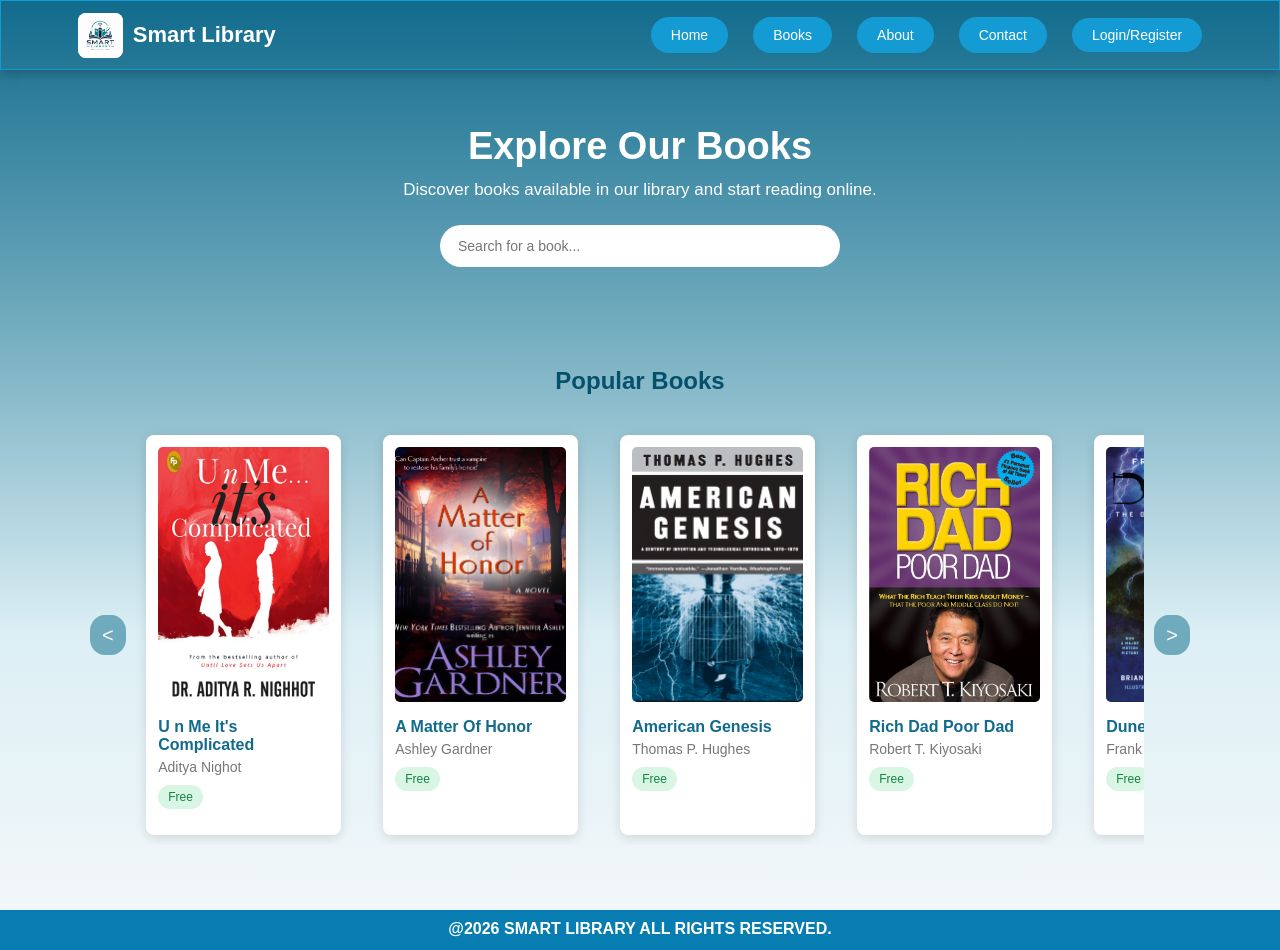
==== fbooks.html @ ddd8ebee "Initial Commit" ====
<!DOCTYPE html>
<html>

<head>

    <meta charset="UTF-8">

    <meta name="viewport" content="width=device-width, initial-scale=1.0">

    <title>Smart Library - Books</title>

    <link rel="stylesheet" href="CSS/fbooks.css">

</head>


<body>

    <!-- Header -->

  <header>

    <div class="logo">
        <img src="IMG/lib_bg.jpg.jpeg" alt="Smart Library Logo">
        <h1>Smart Library</h1>
    </div>

    <nav>
        <a href="#">Home</a>
        <a href="books.html">Books</a>
        <a href="#">About</a>
        <a href="#">Contact</a>
        <a href="index.html" class="login">Login/Register</a>
    </nav>

</header>


    <!-- Welcome Section -->

    <section class="welcome">

        <h2>Explore Our Books</h2>

        <p>
            Discover books available in our library
            and start reading online.
        </p>

        <input type="text" placeholder="Search for a book...">

    </section>


    <!-- Books Section -->

    <section class="books">

        <h2>Popular Books</h2>

        <div class="book-section">

        <button class="scroll-btn" onclick="scrollb(-1)"><</button>


            <div class="book-container" id="book-container">

            


            <!-- Book 1 -->

            <div class="book">

                <a href="https://drive.google.com/file/d/1abQvH806YD4Q5Qf8VGmGeX3IYae56Y_p/view?usp=drive_link" target="_blank">

                    <img
                        src="IMG/b2.jpg"
                        alt="U_n_Melts_Complicated"
                    >

                </a>

                <h3>U n Me It's Complicated</h3>

                <p>Aditya Nighot</p>

                <span>Free</span>

            </div>


            <!-- Book 2 -->

            <div class="book">

                <a href="https://drive.google.com/file/d/1QdJmqtXIe8YSA2-x2SYB7mfricxGm0K0/view?usp=drive_link" target="_blank">

                    <img
                        src="IMG/b3.jpg"
                        alt="A_Matter_of_Honor"
                    >

                </a>

                <h3>A Matter Of Honor</h3>

                <p>Ashley Gardner</p>

                <span>Free</span>

            </div>


            <!-- Book 3 -->

            <div class="book">

                <a href="https://drive.google.com/file/d/1UNDjgSlJgE_G6b6iBCaayHZ6T2a5CS_-/view?usp=drive_link" target="_blank">

                    <img
                        src="IMG/b5.jpg"
                        alt="American Genesis"
                    >

                </a>

                <h3>American Genesis</h3>

                <p>Thomas P. Hughes</p>

                <span>Free</span>

            </div>

            <!-- Book 4 -->

            <div class="book">

                <a href="https://drive.google.com/file/d/1yFq-EzMZBhi-AF9OuDqzbPnn7NNwM7ZP/view?usp=drive_link" target="_blank">

                    <img
                        src="IMG/b1.jpeg"
                        alt="Rich Dad Poor Dad"
                    >

                </a>

                <h3>Rich Dad Poor Dad</h3>

                <p>Robert T. Kiyosaki</p>

                <span>Free</span>

            </div>

            <!-- Book 5 -->

            <div class="book">

                <a href="https://drive.google.com/file/d/1qpCGOKs64GNp7BmQS8gOEztJjnMYYktD/view?usp=drive_link" target="_blank">

                    <img src="IMG/b4.jpg" alt="Dune">

                </a>

                <h3>Dune</h3>

                <p>Frank Herbert</p>

                <span>Free</span>

            </div>

            <!-- Book 5 -->

            <div class="book">

                <a href="https://drive.google.com/file/d/1EyE6LzedNPZAo8TyLGq6ezRR-C4hcS3O/view?usp=drive_link" target="_blank">

                    <img src="IMG/b6.jpeg" alt="Dune">

                </a>

                <h3>No Coins, Please</h3>

                <p>Gordon Korman</p>

                <span>Free</span>

            </div>


        </div>
         <button class="scroll-btn" onclick="scrollb(1)">></button>
    </div>

    </section>
<footer class="foot">
    <h4>@2026 SMART LIBRARY ALL RIGHTS RESERVED.</h4>
</footer>
<script src="JS/script.js"></script>
</body>

</html>
---- CSS/fbooks.css ----
* {
    margin: 0;
    padding: 0;
    box-sizing: border-box;
    scroll-behavior: smooth;
}

body {
    margin: 0;

    position: relative;

    font-family: Arial, sans-serif;

    color: #333;

    height:auto;

    background:linear-gradient(
        #116b8c,
        #6faabd,
        #dceff5,
        #f5f8fa
    );
}


/* Header */

    header {
        height: 70px;
        display: contents;
        position:sticky;
        padding: 0 6%;
        border:solid 1px;
        border-color:#159bd3;
        box-shadow: 0 3px 12px rgba(0, 0, 0, 0.25);
        display: flex;
        align-items: center;
        justify-content: space-between;

        /*background: rgba(17, 107, 140, 0.85);*/
        background: transparent;
        color: white;
    }


    /* Logo */

    .logo {
        display: flex;
        align-items: center;

        gap: 10px;
    }

    .logo img {
        width: 45px;
        height: 45px;

        object-fit: contain;

        background: white;

        border-radius: 8px;
    }

    .logo h1 {
        font-size: 22px;
    }


    /* Navigation */

    nav {
        display: flex;
        align-items: center;
        border-color:black;
        gap: 25px;
    }

    nav a {
        color:white;

        text-decoration: none;

        font-size: 14px;
    }

    nav a:hover {
        color: white;
        background: #087db2;
    }


    /* Login button */

    nav .login {
        background: #159bd3;

        padding: 9px 20px;

        border-radius: 20px;
    }

    nav .login:hover {
        color: white;

        background: #087db2;
    }
header h1 {
    font-size: 25px;

}

header a {
    color: white;
    text-decoration: none;

    background: #159bd3;

    padding: 10px 20px;

    border-radius: 20px;
}

/* Welcome */

.welcome {
    text-align: center;

    padding: 55px 20px;

    color: white;
}

.welcome h2 {
    font-size: 38px;

    margin-bottom: 12px;
}

.welcome p {
    font-size: 17px;

    margin-bottom: 25px;
}

.welcome input {
    width: 400px;

    padding: 13px 18px;

    border: none;

    border-radius: 25px;

    outline: none;

    font-size: 14px;

    transition: 0.83s;
}

.welcome input:hover{

    width: 450px;
    padding: 15px 20px;
    border-radius: 25px;
    font-size: 18px; 
    transform: scale(0.99);
}


/* Books */

.books {
    padding: 45px 7%;
    background: transparent;
    align-items: center;
    width: 100%;

}

.books > h2 {
    text-align: center;

    color: #05506b;

    margin-bottom: 30px;
}


/* Book Container */

.book-section{
    display: flex;
    align-items: center;
    gap: 10px;
    width: 100%;
}

.scroll-btn{
    align-self: center;
    text-align: center;
    background:#6faabd;
    color: white;
    width: 40px;
    height: 40px;
    border-radius: 40%;
    cursor: pointer;
    font-size: 20px;    
    border: none;
    flex-wrap: wrap;
    z-index: 1;
}

.scroll-btn:hover{
    background:#087db2;
}

.book-container {
    display: flex;
    width: 100%;
    overflow-x: auto;
    scrollbar-width: none;
    scroll-behavior: smooth;
    gap: 35px;
    padding: 10px;
    flex-wrap:nowrap;
    gap: 42px;
}


/* Individual Book */

.book {
    width: 300px;

    height: 400px;

    background: white;

    padding: 12px;

    border-radius: 8px;

    box-shadow: 0 3px 12px rgba(0, 0, 0, 0.12);

    transition: 0.3s;

    flex: 0 0 195px;
}

.book:hover {
    transform: scale(1.04);
}


/* Book Cover */

.book img {
    width: 100%;

    height: 255px;

    object-fit: cover;

    border-radius: 5px;

    cursor: pointer;
}


/* Book Information */

.book h3 {
    color: #116b8c;

    font-size: 16px;

    margin-top: 12px;
}

.book p {
    color: #777;

    font-size: 14px;

    margin: 5px 0 10px;
}


/* Availability */

.book span {
    display: inline-block;

    padding: 5px 10px;

    border-radius: 15px;

    background: #d9f5e3;

    color: #168443;

    font-size: 12px;
}

.foot{
    position:sticky;
    height: 40px;
    margin-bottom: auto;
    margin-top: 20px;
    text-align: center;
    background-color:#087db2;
    color: white;
    align-items: center;
    text-align: center;
    
}

.foot h4{
    text-align: center;
    padding: 10px;
}

/* Mobile */

@media (max-width: 600px) {

    .welcome h2 {
        font-size: 30px;
    }

    .welcome input {
        width: 90%;
    }

    .book {
        width: 160px;
    }

    .book img {
        height: 220px;
    }
}
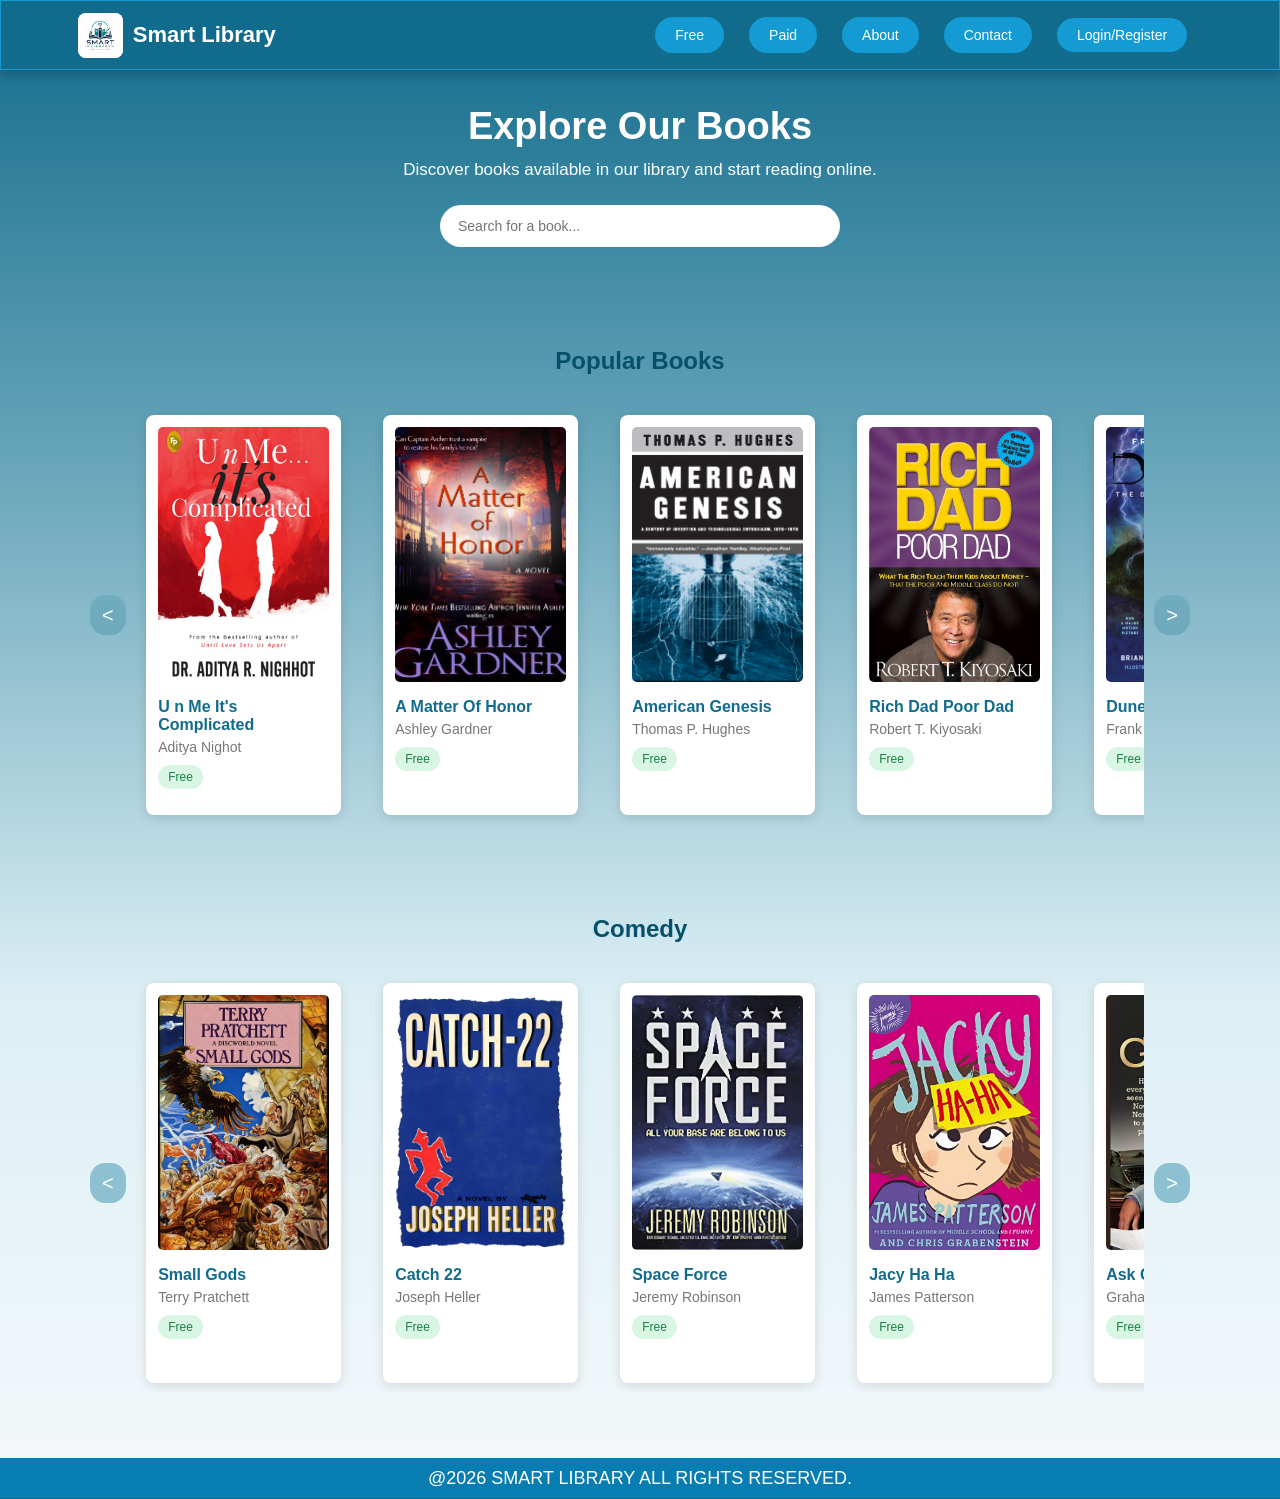
==== commit c4c9c7ac: "New Page Added" ====
--- a/fbooks.html
+++ b/fbooks.html
@@ -26,10 +26,10 @@
     </div>
 
     <nav>
-        <a href="#">Home</a>
-        <a href="books.html">Books</a>
-        <a href="#">About</a>
-        <a href="#">Contact</a>
+        <a href="fbooks.html">Free</a>
+        <a href="pbooks.html">Paid</a>
+        <a href="about.html">About</a>
+        <a href="contact.html">Contact</a>
         <a href="index.html" class="login">Login/Register</a>
     </nav>
 
@@ -54,16 +54,16 @@
 
     <!-- Books Section -->
 
-    <section class="books">
+    <section class="books1">
 
         <h2>Popular Books</h2>
 
-        <div class="book-section">
-
-        <button class="scroll-btn" onclick="scrollb(-1)"><</button>
-
-
-            <div class="book-container" id="book-container">
+        <div class="book-section1">
+
+        <button class="scroll-btn1" onclick="scrollb1(-1)"><</button>
+
+
+            <div class="book-container1" id="book-container1">
 
             
 
@@ -192,9 +192,166 @@
 
 
         </div>
-         <button class="scroll-btn" onclick="scrollb(1)">></button>
+         <button class="scroll-btn1" onclick="scrollb1(1)">></button>
     </div>
-
+</section>
+        <section class="books2">
+
+         <h2>Comedy</h2>
+
+        <div class="book-section2">
+
+        <button class="scroll-btn2" onclick="scrollb2(-1)"><</button>
+
+
+            <div class="book-container2" id="book-container2">
+
+            
+
+
+            <!-- Book 7 -->
+
+            <div class="book">
+
+                <a href="https://drive.google.com/file/d/1w9UjXcME649LLleYi_3zGmsSVW6BJG4_/view?usp=drive_link" target="_blank">
+
+                    <img
+                        src="IMG/b7.jpeg"
+                        alt="Small_Gods"
+                    >
+
+                </a>
+
+                <h3>Small Gods</h3>
+
+                <p>Terry Pratchett</p>
+
+                <span>Free</span>
+
+            </div>
+
+
+            <!-- Book 8 -->
+
+            <div class="book">
+
+                <a href="https://drive.google.com/file/d/1k-7lzvYhHBINXKEVAChxn4CRYdZVmeJb/view?usp=drive_link" target="_blank">
+
+                    <img
+                        src="IMG/b8.jpeg"
+                        alt="Catch_22"
+                    >
+
+                </a>
+
+                <h3>Catch 22</h3>
+
+                <p>Joseph Heller</p>
+
+                <span>Free</span>
+
+            </div>
+
+
+            <!-- Book 9 -->
+
+            <div class="book">
+
+                <a href="https://drive.google.com/file/d/1twJv2Gkm5xjmkk0UFCvDSiTsJpZN2egp/view?usp=drive_link" target="_blank">
+
+                    <img
+                        src="IMG/b9.jpeg"
+                        alt="Space_Force"
+                    >
+
+                </a>
+
+                <h3>Space Force</h3>
+
+                <p>Jeremy Robinson</p>
+
+                <span>Free</span>
+
+            </div>
+
+            <!-- Book 10 -->
+
+            <div class="book">
+
+                <a href="https://drive.google.com/file/d/1U7LakbHDUNdJfUZOdlvo0tmmAI9Dnr7n/view?usp=drive_link" target="_blank">
+
+                    <img
+                        src="IMG/b10.jpeg"
+                        alt="Jacy Ha Ha"
+                    >
+
+                </a>
+
+                <h3>Jacy Ha Ha</h3>
+
+                <p>James Patterson</p>
+
+                <span>Free</span>
+
+            </div>
+
+            <!-- Book 11 -->
+
+            <div class="book">
+
+                <a href="https://drive.google.com/file/d/1ZAssDVjrSn0p50u4wkB4IAFkBnzt3PLu/view?usp=drive_link" target="_blank">
+
+                    <img src="IMG/b11.jpeg" alt="Ask Graham">
+
+                </a>
+
+                <h3>Ask Graham</h3>
+
+                <p>Graham Norton</p>
+
+                <span>Free</span>
+
+            </div>
+
+            <!-- Book 12 -->
+
+            <div class="book">
+
+                <a href="https://drive.google.com/file/d/1w9-PDFkxA_2TvOh-vpip0iEro2S63-fJ/view?usp=drive_link" target="_blank">
+
+                    <img src="IMG/b12.jpeg" alt="Too Much Information">
+
+                </a>
+
+                <h3>Too Much Information</h3>
+
+                <p>Dave Gorman</p>
+
+                <span>Free</span>
+
+            </div>
+
+            <!-- Book 13 -->
+
+            <div class="book">
+
+                <a href="https://drive.google.com/file/d/1QNEXbmoJq6Rk0osvEkSkLOPqR7LRGjmz/view?usp=drive_link" target="_blank">
+
+                    <img src="IMG/b13.jpeg" alt="Asterix And The Chariot">
+
+                </a>
+
+                <h3>Asterix And The Chariot</h3>
+
+                <p>Dave Gorman</p>
+
+                <span>Free</span>
+
+            </div>
+
+        </div>
+         <button class="scroll-btn2" onclick="scrollb2(1)">></button>
+    </div>
     </section>
 <footer class="foot">
     <h4>@2026 SMART LIBRARY ALL RIGHTS RESERVED.</h4>
--- a/CSS/fbooks.css
+++ b/CSS/fbooks.css
@@ -29,8 +29,10 @@
 
     header {
         height: 70px;
+        width: 100%;
         display: contents;
-        position:sticky;
+        position:fixed;
+        top: 0%;
         padding: 0 6%;
         border:solid 1px;
         border-color:#159bd3;
@@ -38,9 +40,9 @@
         display: flex;
         align-items: center;
         justify-content: space-between;
-
-        /*background: rgba(17, 107, 140, 0.85);*/
-        background: transparent;
+        z-index: 1000;
+        background: rgba(17, 107, 140, 0.85);
+        
         color: white;
     }
 
@@ -60,7 +62,7 @@
 
         object-fit: contain;
 
-        background: white;
+        background-color: white;
 
         border-radius: 8px;
     }
@@ -75,15 +77,19 @@
     nav {
         display: flex;
         align-items: center;
-        border-color:black;
+        border-color:white;
         gap: 25px;
+        padding: 15px;
+        
     }
 
     nav a {
         color:white;
 
+        font-weight: 500;
+       
         text-decoration: none;
-
+       
         font-size: 14px;
     }
 
@@ -109,7 +115,7 @@
         background: #087db2;
     }
 header h1 {
-    font-size: 25px;
+    font-size: 35px;
 
 }
 
@@ -127,6 +133,8 @@
 /* Welcome */
 
 .welcome {
+    margin-top: 50px;
+
     text-align: center;
 
     padding: 55px 20px;
@@ -174,7 +182,7 @@
 
 /* Books */
 
-.books {
+.books1 {
     padding: 45px 7%;
     background: transparent;
     align-items: center;
@@ -182,7 +190,7 @@
 
 }
 
-.books > h2 {
+.books1 > h2 {
     text-align: center;
 
     color: #05506b;
@@ -190,17 +198,43 @@
     margin-bottom: 30px;
 }
 
+.books2 {
+    padding: 45px 7%;
+    background: transparent;
+    align-items: center;
+    width: 100%;
+
+}
+
+.books2 > h2 {
+    text-align: center;
+
+    color: #05506b;
+    
+    margin-bottom: 30px;
+}
+
+
 
 /* Book Container */
 
-.book-section{
+.book-section1{
     display: flex;
     align-items: center;
     gap: 10px;
     width: 100%;
-}
-
-.scroll-btn{
+    
+}
+
+.book-section2{
+    display: flex;
+    align-items: center;
+    gap: 10px;
+    width: 100%;
+    
+}
+
+.scroll-btn1{
     align-self: center;
     text-align: center;
     background:#6faabd;
@@ -213,13 +247,36 @@
     border: none;
     flex-wrap: wrap;
     z-index: 1;
-}
-
-.scroll-btn:hover{
+    transition: 0.5s;
+}
+
+.scroll-btn1:hover{
     background:#087db2;
-}
-
-.book-container {
+    transform: scale(1.07);
+}
+
+.scroll-btn2{
+    align-self: center;
+    text-align: center;
+    background:#8dc0d1;
+    color: white;
+    width: 40px;
+    height: 40px;
+    border-radius: 40%;
+    cursor: pointer;
+    font-size: 20px;    
+    border: none;
+    flex-wrap: wrap;
+    z-index: 1;
+    transition: 0.5s;
+}
+
+.scroll-btn2:hover{
+    background:#087db2;
+    transform: scale(1.07);
+}
+
+.book-container1 {
     display: flex;
     width: 100%;
     overflow-x: auto;
@@ -230,6 +287,17 @@
     flex-wrap:nowrap;
     gap: 42px;
 }
+.book-container2 {
+    display: flex;
+    width: 100%;
+    overflow-x: auto;
+    scrollbar-width: none;
+    scroll-behavior: smooth;
+    gap: 35px;
+    padding: 10px;
+    flex-wrap:nowrap;
+    gap: 42px;
+}
 
 
 /* Individual Book */
@@ -308,7 +376,7 @@
 }
 
 .foot{
-    position:sticky;
+
     height: 40px;
     margin-bottom: auto;
     margin-top: 20px;
@@ -317,18 +385,26 @@
     color: white;
     align-items: center;
     text-align: center;
+    width: 100%;
+}
+
+.foot h4{
+    text-align: center;
+    padding: 10px;
+    font-family: 'Gill Sans', 'Gill Sans MT', Calibri, 'Trebuchet MS', sans-serif;
+    font-weight: normal;
+    font-size: 18px;
+}
+
+/* Mobile */
+
+@media (max-width: 600px) {
+
+    body{
+        height: auto;
+    }
     
-}
-
-.foot h4{
-    text-align: center;
-    padding: 10px;
-}
-
-/* Mobile */
-
-@media (max-width: 600px) {
-
+  
     .welcome h2 {
         font-size: 30px;
     }
@@ -344,4 +420,5 @@
     .book img {
         height: 220px;
     }
-}+}
+
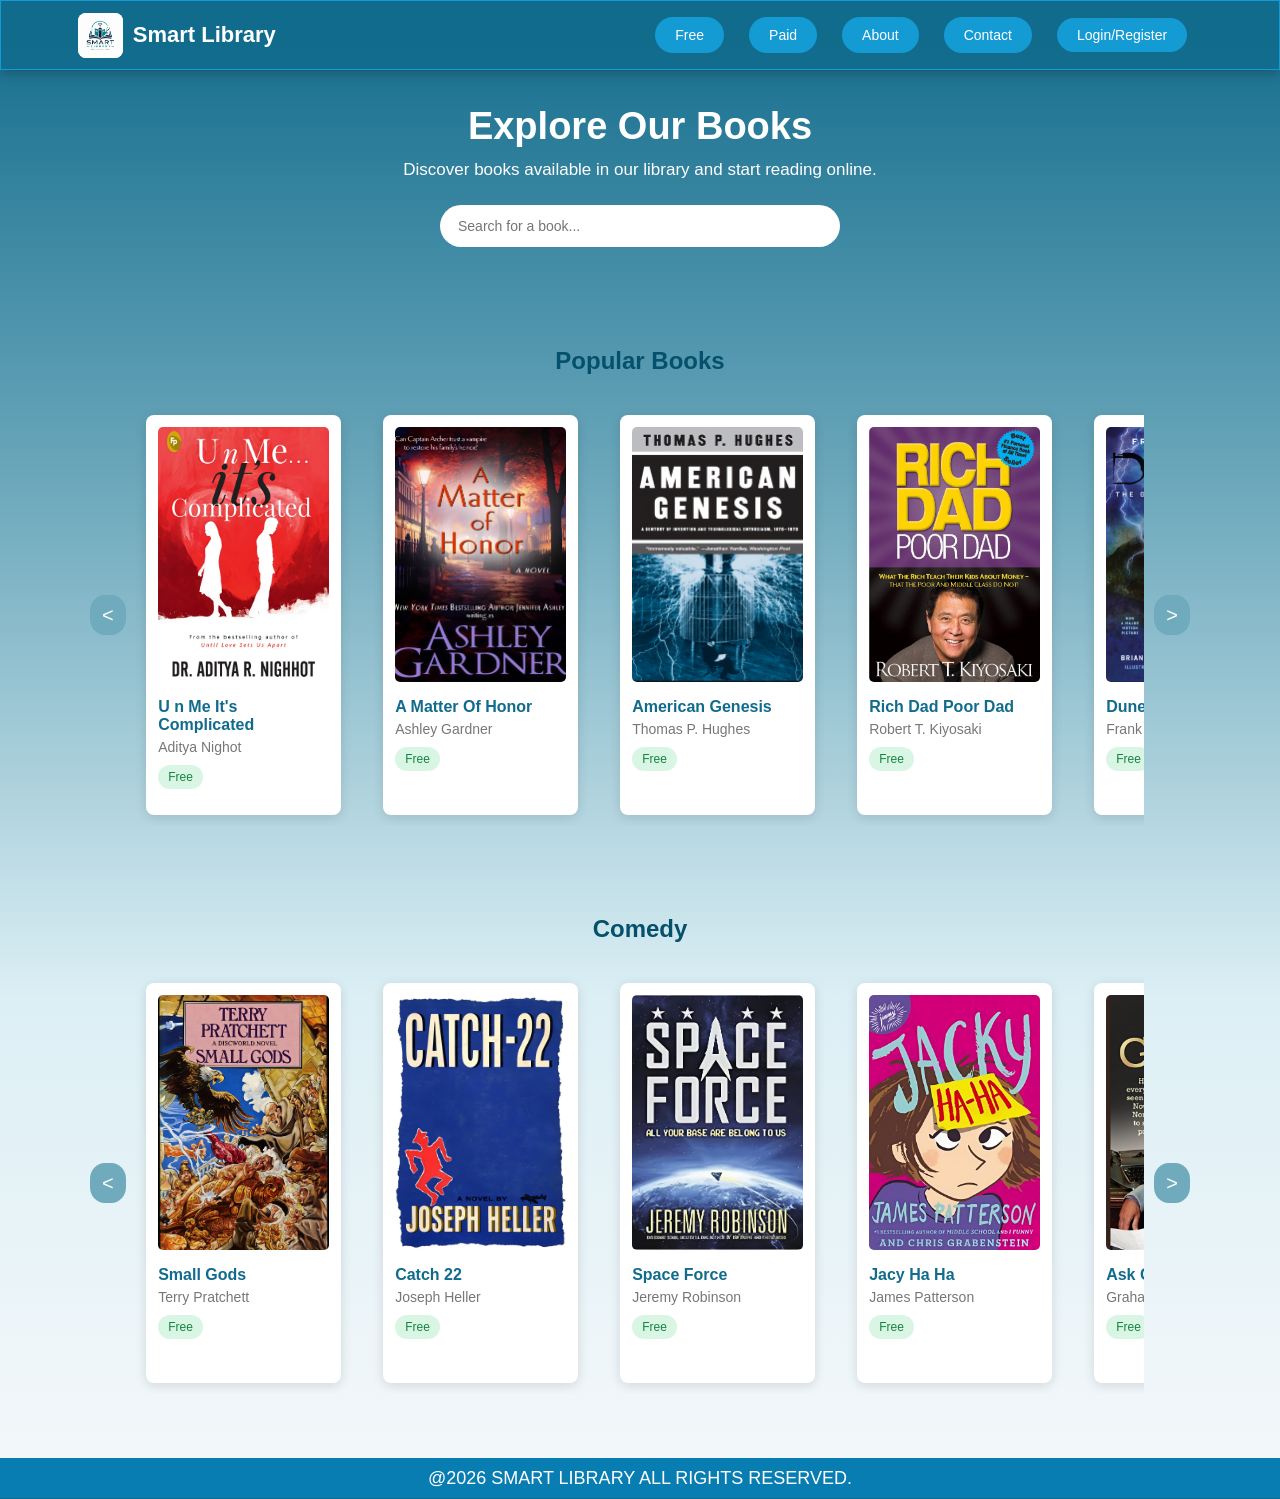
==== commit fd282bf9: "Bug Fixed" ====
--- a/fbooks.html
+++ b/fbooks.html
@@ -60,7 +60,7 @@
 
         <div class="book-section1">
 
-        <button class="scroll-btn1" onclick="scrollb1(-1)"><</button>
+        <button class="scroll-btn1" onclick="scrollb(-1)"><</button>
 
 
             <div class="book-container1" id="book-container1">
@@ -192,7 +192,7 @@
 
 
         </div>
-         <button class="scroll-btn1" onclick="scrollb1(1)">></button>
+         <button class="scroll-btn1" onclick="scrollb(1)">></button>
     </div>
 </section>
         <section class="books2">
@@ -201,7 +201,7 @@
 
         <div class="book-section2">
 
-        <button class="scroll-btn2" onclick="scrollb2(-1)"><</button>
+        <button class="scroll-btn1" onclick="scrollb(-1)"><</button>
 
 
             <div class="book-container2" id="book-container2">
@@ -350,7 +350,7 @@
             </div>
 
         </div>
-         <button class="scroll-btn2" onclick="scrollb2(1)">></button>
+         <button class="scroll-btn1" onclick="scrollb(1)">></button>
     </div>
     </section>
 <footer class="foot">
--- a/CSS/fbooks.css
+++ b/CSS/fbooks.css
@@ -398,27 +398,99 @@
 
 /* Mobile */
 
-@media (max-width: 600px) {
-
-    body{
+@media (max-width: 768px) {
+
+    header {
         height: auto;
-    }
-    
-  
+
+        padding: 10px 5%;
+
+        flex-direction: column;
+
+        gap: 10px;
+    }
+
+
+    nav {
+        width: 100%;
+
+        justify-content: center;
+
+        flex-wrap: wrap;
+
+        gap: 8px;
+    }
+
+
+    nav a {
+        padding: 7px 14px;
+
+        font-size: 12px;
+    }
+
+
+    .welcome {
+        padding: 40px 15px;
+    }
+
+
     .welcome h2 {
         font-size: 30px;
     }
 
+
+    .welcome p {
+        font-size: 15px;
+    }
+
+
     .welcome input {
         width: 90%;
     }
 
+
+    .welcome input:hover {
+        width: 95%;
+    }
+
+
+    .books1 {
+        padding: 30px 3%;
+    }
+
+
+    .book-container1 {
+        gap: 20px;
+    }
+
+
     .book {
-        width: 160px;
-    }
+        flex-basis: 180px;
+
+        width: 180px;
+
+        min-height: 420px;
+    }
+
 
     .book img {
-        height: 220px;
-    }
-}
-
+        height: 250px;
+    }
+
+
+    .scroll-btn {
+        flex: 0 0 35px;
+
+        width: 35px;
+        height: 35px;
+
+        font-size: 18px;
+    }
+
+
+    .popup-content {
+        width: 90%;
+    }
+
+}
+
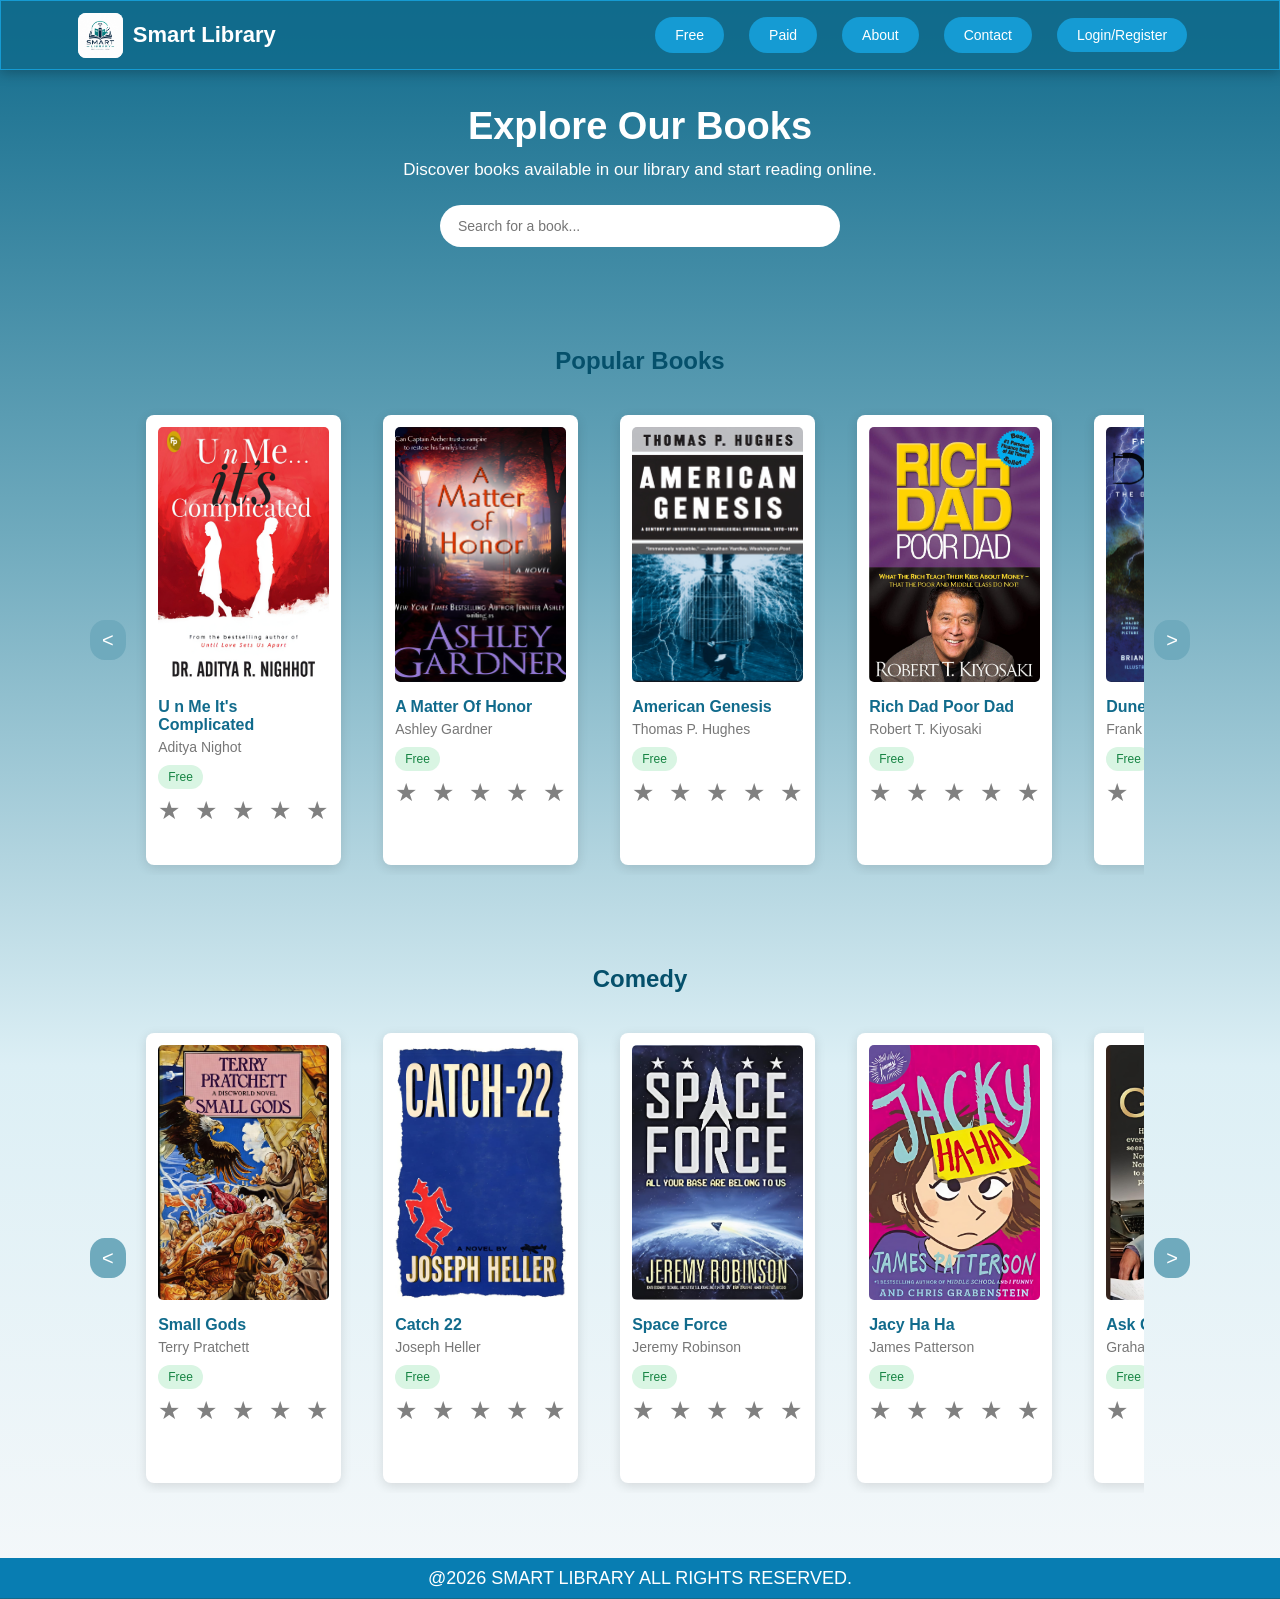
==== commit 99158008: "Update 10" ====
--- a/fbooks.html
+++ b/fbooks.html
@@ -85,7 +85,14 @@
 
                 <p>Aditya Nighot</p>
 
-                <span>Free</span>
+                <span class="ava">Free</span>
+                <div class="rating">
+                    <button onclick="rateBook(1,this)">★</button>
+                    <button onclick="rateBook(2,this)">★</button>
+                    <button onclick="rateBook(3,this)">★</button>
+                    <button onclick="rateBook(4,this)">★</button>
+                    <button onclick="rateBook(5,this)">★</button>
+                </div>
 
             </div>
 
@@ -107,7 +114,14 @@
 
                 <p>Ashley Gardner</p>
 
-                <span>Free</span>
+                <span class="ava">Free</span>
+                <div class="rating">
+                    <button onclick="rateBook(1,this)">★</button>
+                    <button onclick="rateBook(2,this)">★</button>
+                    <button onclick="rateBook(3,this)">★</button>
+                    <button onclick="rateBook(4,this)">★</button>
+                    <button onclick="rateBook(5,this)">★</button>
+                </div>
 
             </div>
 
@@ -129,7 +143,14 @@
 
                 <p>Thomas P. Hughes</p>
 
-                <span>Free</span>
+                <span class="ava">Free</span>
+                <div class="rating">
+                    <button onclick="rateBook(1,this)">★</button>
+                    <button onclick="rateBook(2,this)">★</button>
+                    <button onclick="rateBook(3,this)">★</button>
+                    <button onclick="rateBook(4,this)">★</button>
+                    <button onclick="rateBook(5,this)">★</button>
+                </div>
 
             </div>
 
@@ -150,7 +171,14 @@
 
                 <p>Robert T. Kiyosaki</p>
 
-                <span>Free</span>
+                <span class="ava">Free</span>
+                <div class="rating">
+                   <button onclick="rateBook(1,this)">★</button>
+                    <button onclick="rateBook(2,this)">★</button>
+                    <button onclick="rateBook(3,this)">★</button>
+                    <button onclick="rateBook(4,this)">★</button>
+                    <button onclick="rateBook(5,this)">★</button>
+                </div>
 
             </div>
 
@@ -168,7 +196,14 @@
 
                 <p>Frank Herbert</p>
 
-                <span>Free</span>
+                <span class="ava">Free</span>
+                <div class="rating">
+                    <button onclick="rateBook(1,this)">★</button>
+                    <button onclick="rateBook(2,this)">★</button>
+                    <button onclick="rateBook(3,this)">★</button>
+                    <button onclick="rateBook(4,this)">★</button>
+                    <button onclick="rateBook(5,this)">★</button>
+                </div>
 
             </div>
 
@@ -186,7 +221,14 @@
 
                 <p>Gordon Korman</p>
 
-                <span>Free</span>
+                <span class="ava">Free</span>
+                <div class="rating">
+                    <button onclick="rateBook(1,this)">★</button>
+                    <button onclick="rateBook(2,this)">★</button>
+                    <button onclick="rateBook(3,this)">★</button>
+                    <button onclick="rateBook(4,this)">★</button>
+                    <button onclick="rateBook(5,this)">★</button>
+                </div>
 
             </div>
 
@@ -201,7 +243,7 @@
 
         <div class="book-section2">
 
-        <button class="scroll-btn1" onclick="scrollb(-1)"><</button>
+        <button class="scroll-btn1" onclick="scrollb1(-1)"><</button>
 
 
             <div class="book-container2" id="book-container2">
@@ -226,7 +268,14 @@
 
                 <p>Terry Pratchett</p>
 
-                <span>Free</span>
+                <span class="ava">Free</span>
+                <div class="rating">
+                    <button onclick="rateBook(1,this)">★</button>
+                    <button onclick="rateBook(2,this)">★</button>
+                    <button onclick="rateBook(3,this)">★</button>
+                    <button onclick="rateBook(4,this)">★</button>
+                    <button onclick="rateBook(5,this)">★</button>
+                </div>
 
             </div>
 
@@ -248,7 +297,14 @@
 
                 <p>Joseph Heller</p>
 
-                <span>Free</span>
+                <span class="ava">Free</span>
+                <div class="rating">
+                    <button onclick="rateBook(1,this)">★</button>
+                    <button onclick="rateBook(2,this)">★</button>
+                    <button onclick="rateBook(3,this)">★</button>
+                    <button onclick="rateBook(4,this)">★</button>
+                    <button onclick="rateBook(5,this)">★</button>
+                </div>
 
             </div>
 
@@ -270,7 +326,14 @@
 
                 <p>Jeremy Robinson</p>
 
-                <span>Free</span>
+                <span class="ava">Free</span>
+                <div class="rating">
+                    <button onclick="rateBook(1,this)">★</button>
+                    <button onclick="rateBook(2,this)">★</button>
+                    <button onclick="rateBook(3,this)">★</button>
+                    <button onclick="rateBook(4,this)">★</button>
+                    <button onclick="rateBook(5,this)">★</button>
+                </div>
 
             </div>
 
@@ -291,7 +354,14 @@
 
                 <p>James Patterson</p>
 
-                <span>Free</span>
+                <span class="ava">Free</span>
+                <div class="rating">
+                    <button onclick="rateBook(1,this)">★</button>
+                    <button onclick="rateBook(2,this)">★</button>
+                    <button onclick="rateBook(3,this)">★</button>
+                    <button onclick="rateBook(4,this)">★</button>
+                    <button onclick="rateBook(5,this)">★</button>
+                </div>
 
             </div>
 
@@ -309,7 +379,14 @@
 
                 <p>Graham Norton</p>
 
-                <span>Free</span>
+                <span class="ava">Free</span>
+                <div class="rating">
+                    <button onclick="rateBook(1,this)">★</button>
+                    <button onclick="rateBook(2,this)">★</button>
+                    <button onclick="rateBook(3,this)">★</button>
+                    <button onclick="rateBook(4,this)">★</button>
+                    <button onclick="rateBook(5,this)">★</button>
+                </div>
 
             </div>
 
@@ -327,7 +404,14 @@
 
                 <p>Dave Gorman</p>
 
-                <span>Free</span>
+                <span class="ava">Free</span>
+                <div class="rating">
+                    <button onclick="rateBook(1,this)">★</button>
+                    <button onclick="rateBook(2,this)">★</button>
+                    <button onclick="rateBook(3,this)">★</button>
+                    <button onclick="rateBook(4,this)">★</button>
+                    <button onclick="rateBook(5,this)">★</button>
+                </div>
 
             </div>
 
@@ -345,12 +429,19 @@
 
                 <p>Dave Gorman</p>
 
-                <span>Free</span>
+                <span class="ava">Free</span>
+                <div class="rating">
+                    <button onclick="rateBook(1,this)">★</button>
+                    <button onclick="rateBook(2,this)">★</button>
+                    <button onclick="rateBook(3,this)">★</button>
+                    <button onclick="rateBook(4,this)">★</button>
+                    <button onclick="rateBook(5,this)">★</button>
+                </div>
 
             </div>
 
         </div>
-         <button class="scroll-btn1" onclick="scrollb(1)">></button>
+         <button class="scroll-btn1" onclick="scrollb1(1)">></button>
     </div>
     </section>
 <footer class="foot">
--- a/CSS/fbooks.css
+++ b/CSS/fbooks.css
@@ -91,6 +91,7 @@
         text-decoration: none;
        
         font-size: 14px;
+        
     }
 
     nav a:hover {
@@ -303,9 +304,9 @@
 /* Individual Book */
 
 .book {
-    width: 300px;
-
-    height: 400px;
+    width: 350px;
+
+    height: 450px;
 
     background: white;
 
@@ -361,7 +362,7 @@
 
 /* Availability */
 
-.book span {
+.book .ava {
     display: inline-block;
 
     padding: 5px 10px;
@@ -374,6 +375,28 @@
 
     font-size: 12px;
 }
+
+/* Rating */
+.rating{
+    display: flex;
+    gap: 15px;
+    white-space: nowrap;
+    margin-top: 7px;
+}
+.rating button{
+    color: gray !important;
+    background: none;
+    border-radius: 20px;
+    padding: 0;
+    cursor: pointer;
+    font-size: 25px;
+    border: none;
+
+}
+.rating button:hover{
+    color: gold !important;
+}
+
 
 .foot{
 
